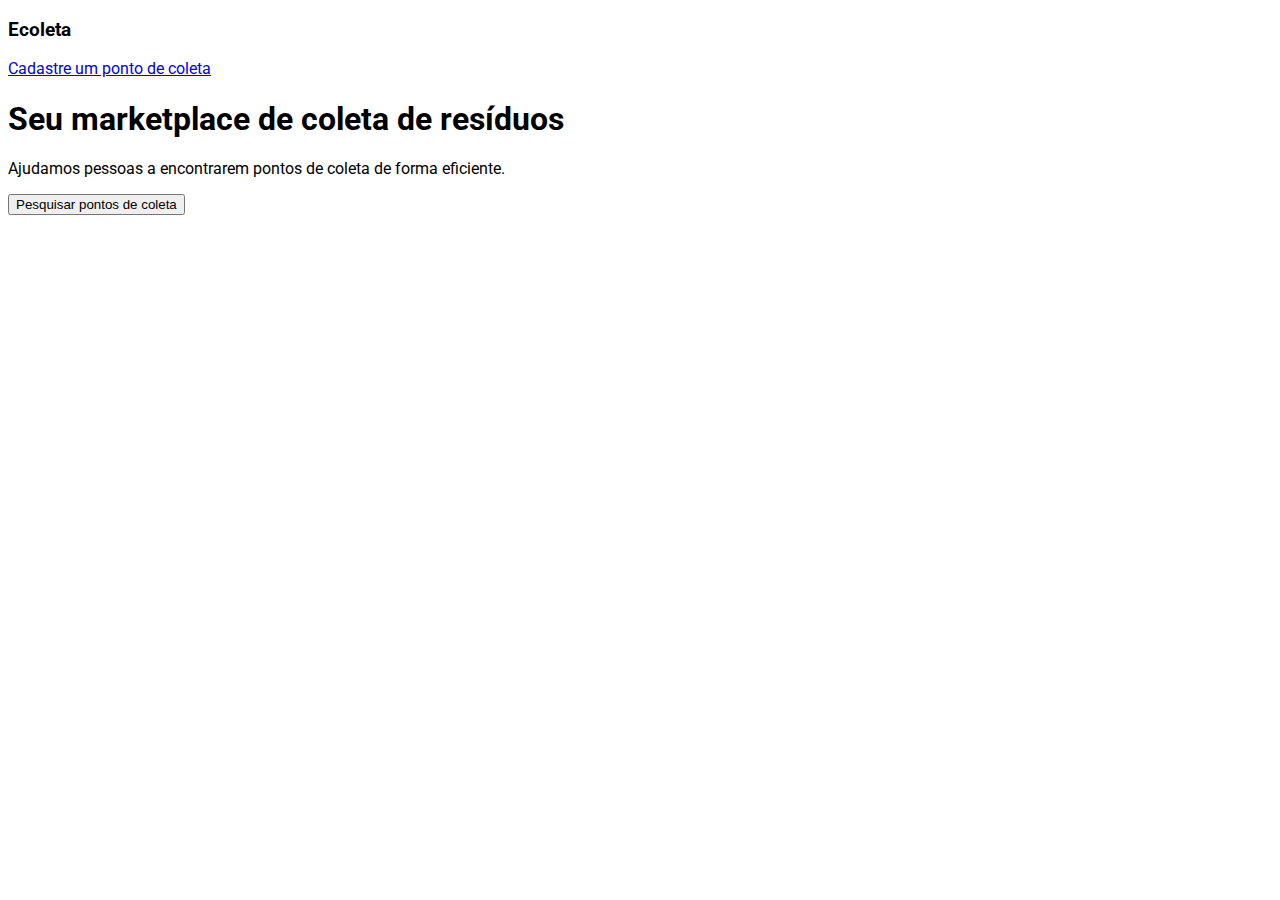
==== index.html @ f0fc3394 "colocando o header" ====
<!DOCTYPE html>
<html lang="pt-br">
<head>
    <meta charset="UTF-8">
    <meta name="viewport" content="width=device-width, initial-scale=1.0">
    <title>Ecoleta</title>

    <link href="https://fonts.googleapis.com/css2?family=Roboto:ital,wght@0,700;1,300&display=swap" rel="stylesheet">
    <link rel="stylesheet" href="./styles/main.css">
</head>
<body>

    <div>

        <header>
            <h3>Ecoleta</h3>
            <a href="#">Cadastre um ponto de coleta</a>
        </header>

        <h1>Seu marketplace de coleta de resíduos</h1>
        
        
        <p>Ajudamos pessoas a encontrarem pontos de coleta de forma eficiente.</p>
    
        <button>Pesquisar pontos de coleta</button>
        
    </div>
    
    

    

    

    
</body>
</html>
---- styles/main.css ----
html {
    font-family: 'Roboto', sans-serif;
}
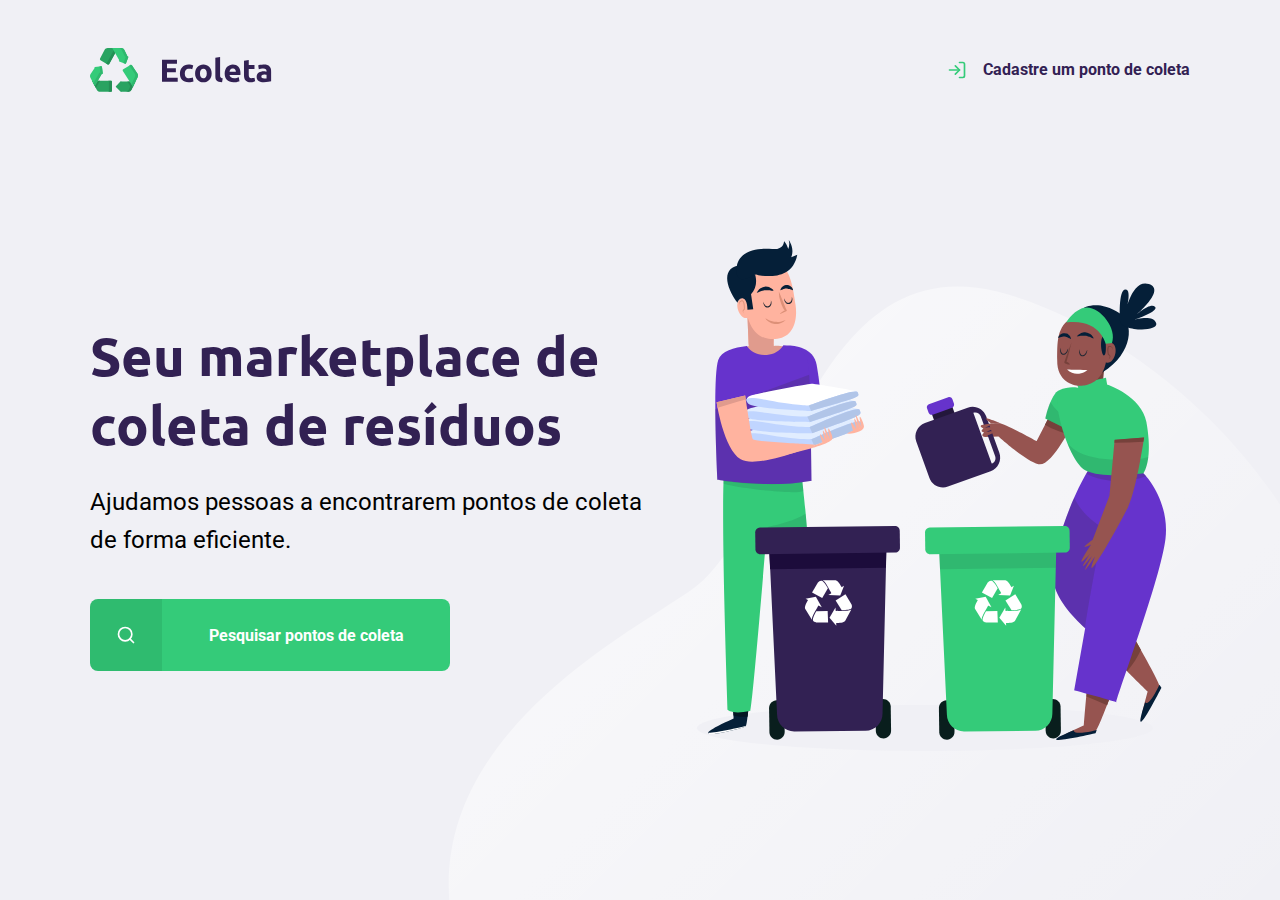
==== commit 548698ac: "estilizando a página" ====
--- a/index.html
+++ b/index.html
@@ -5,26 +5,37 @@
     <meta name="viewport" content="width=device-width, initial-scale=1.0">
     <title>Ecoleta</title>
 
-    <link href="https://fonts.googleapis.com/css2?family=Roboto:ital,wght@0,700;1,300&display=swap" rel="stylesheet">
+    <link href="https://fonts.googleapis.com/css2?family=Roboto&family=Ubuntu:wght@700&display=swap" rel="stylesheet">
     <link rel="stylesheet" href="./styles/main.css">
 </head>
 <body>
 
-    <div>
+    <div id="page-home">
+        <div class="content">
 
-        <header>
-            <h3>Ecoleta</h3>
-            <a href="#">Cadastre um ponto de coleta</a>
-        </header>
+            <header>
+                <img src="/assets/logo.svg" alt="Logomarca">
+                <a href="#">
+                    <span></span>
+                    Cadastre um ponto de coleta
+                </a>
+            </header>
+            
+            <main>
+                <h1>Seu marketplace de coleta de resíduos</h1>
+            
+            
+                <p>Ajudamos pessoas a encontrarem pontos de coleta de forma eficiente.</p>
+                
+                <a href="#"><span></span><strong>Pesquisar pontos de coleta</strong></a>
 
-        <h1>Seu marketplace de coleta de resíduos</h1>
-        
-        
-        <p>Ajudamos pessoas a encontrarem pontos de coleta de forma eficiente.</p>
+            </main>
+
+            
+        </div>
     
-        <button>Pesquisar pontos de coleta</button>
-        
     </div>
+
     
     
 
--- a/styles/main.css
+++ b/styles/main.css
@@ -1,3 +1,145 @@
+:root {
+    --title-color: #322153;
+    --primary-color: #34cb79;
+}
+
+* {
+    padding: 0;
+    margin: 0;
+}
+
 html {
     font-family: 'Roboto', sans-serif;
+}
+
+body {
+    background-color: #f0f0f5;
+    -webkit-font-smoothing: antialiased;
+}
+
+a {
+    text-decoration: none;
+}
+
+h1, h2, h3, h4, h5, h6 {
+    color: var(--title-color);
+    font-family: 'Ubuntu', sans-serif;
+}
+#page-home {
+    height: 100vh;
+    background: url('../assets/home-background.svg') no-repeat;
+    background-position: 35vw bottom;
+}
+
+#page-home .content {
+    width: 90%;
+    max-width: 1100px;
+    margin: 0 auto;
+    height: 100%;
+    display: flex;
+    flex-direction: column;
+}
+
+#page-home header {
+    display: flex;
+    align-items: center;
+    justify-content: space-between;
+    margin-top: 48px;
+}
+
+#page-home header a {
+    display: flex;
+    color: var(--title-color);
+    font-weight: 700;
+}
+
+#page-home header a span {
+    background-image: url('../assets/log-in.svg');
+    width: 20px;
+    height: 20px;
+    display: flex;
+    margin-right: 16px;
+}
+
+#page-home main {
+    max-width: 560px;
+    flex: 1;
+    display: flex;
+    flex-direction: column;
+    justify-content: center;
+}
+
+#page-home main h1 {
+    font-size: 54px;
+    color: var(--title-color);;
+}
+
+#page-home main p {
+    font-size: 24px;
+    line-height: 38px;
+    margin-top: 24px;
+}
+
+#page-home main a {
+    width: 100%;
+    max-width: 360px;
+    height: 72px;
+    border-radius: 8px;
+    display: flex;
+    align-items: center;
+    margin-top: 40px;
+
+    background: var(--primary-color);
+    transition: 400ms;
+    color: white;
+}
+
+#page-home main a:hover{
+    background-color: #2fb86e;
+}
+
+#page-home main a span {
+    width: 72px;
+    height: 72px;
+    background-color: rgba(0, 0, 0, 0.08);
+    border-top-left-radius: 8px;
+    border-bottom-left-radius: 8px;
+    display: flex;
+    align-items: center;
+    justify-content: center;
+}
+
+#page-home main a span::after {
+    content: "";
+    background-image: url('../assets/search.svg');
+    width: 20px;
+    height: 20px;
+}
+
+#page-home main a strong {
+    flex: 1;
+    text-align: center;
+}
+
+@media (max-width:900px) {
+    #page-home {
+        background-position-x: 70vw;
+    }
+
+    #page-home .content {
+        align-items: center;
+        text-align:  center;
+    }
+
+    #page-home header a {
+        position: absolute;
+        bottom: 48px;
+
+        left: 50%;
+        transform: translateX(-50%);
+    }
+
+    #page-home main {
+        align-items: center;
+    }
 }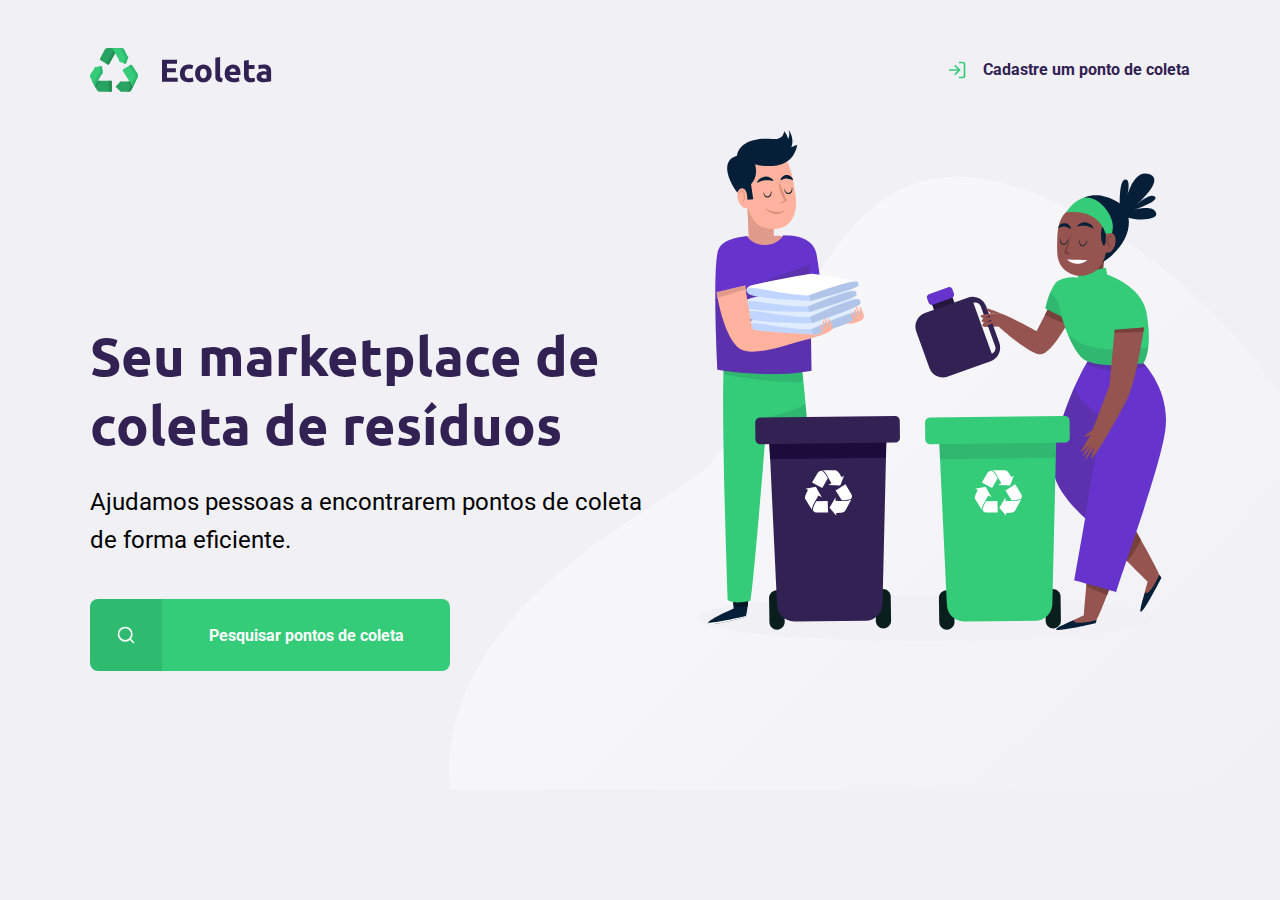
==== commit 7e5d2bae: "alterando o local das estilizações de responsividade" ====
--- a/index.html
+++ b/index.html
@@ -7,6 +7,7 @@
 
     <link href="https://fonts.googleapis.com/css2?family=Roboto&family=Ubuntu:wght@700&display=swap" rel="stylesheet">
     <link rel="stylesheet" href="./styles/main.css">
+    <link rel="stylesheet" href="./styles/responsive.css">
 </head>
 <body>
 
--- a/styles/main.css
+++ b/styles/main.css
@@ -27,8 +27,8 @@
 }
 #page-home {
     height: 100vh;
-    background: url('../assets/home-background.svg') no-repeat;
-    background-position: 35vw bottom;
+    background: url(../assets/home-background.svg) no-repeat;
+    background-position: 35vw 130px;
 }
 
 #page-home .content {
@@ -120,26 +120,3 @@
     flex: 1;
     text-align: center;
 }
-
-@media (max-width:900px) {
-    #page-home {
-        background-position-x: 70vw;
-    }
-
-    #page-home .content {
-        align-items: center;
-        text-align:  center;
-    }
-
-    #page-home header a {
-        position: absolute;
-        bottom: 48px;
-
-        left: 50%;
-        transform: translateX(-50%);
-    }
-
-    #page-home main {
-        align-items: center;
-    }
-}--- a/styles/responsive.css
+++ b/styles/responsive.css
@@ -0,0 +1,23 @@
+
+@media (max-width:900px) {
+    #page-home {
+        background-position-x: 70vw;
+    }
+
+    #page-home .content {
+        align-items: center;
+        text-align:  center;
+    }
+
+    #page-home header a {
+        position: absolute;
+        bottom: 48px;
+
+        left: 50%;
+        transform: translateX(-50%);
+    }
+
+    #page-home main {
+        align-items: center;
+    }
+}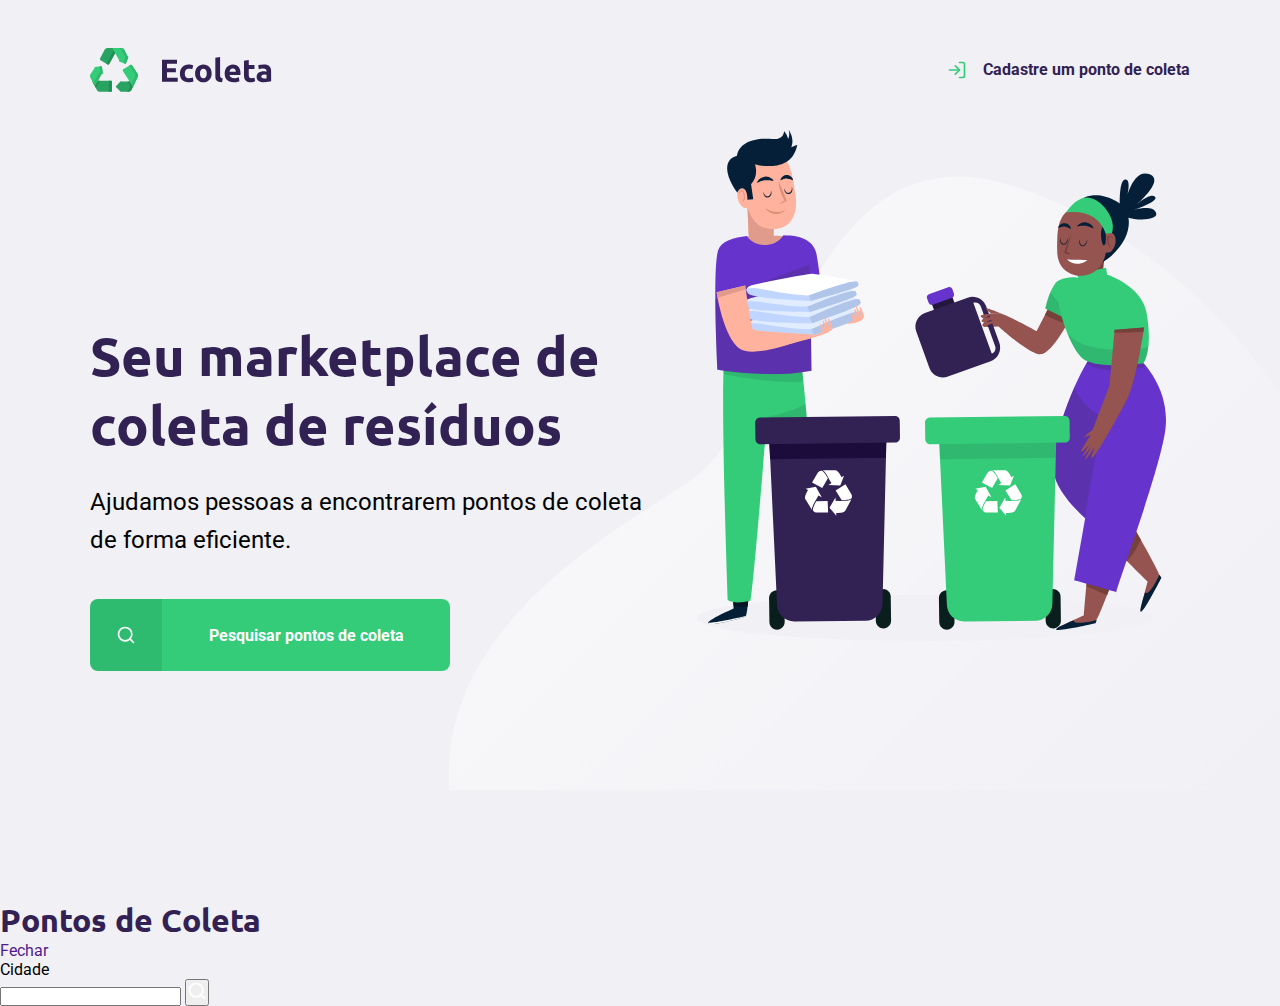
==== commit cc04ac3c: "criando a estrutura para página de busca" ====
--- a/index.html
+++ b/index.html
@@ -7,6 +7,7 @@
 
     <link href="https://fonts.googleapis.com/css2?family=Roboto&family=Ubuntu:wght@700&display=swap" rel="stylesheet">
     <link rel="stylesheet" href="./styles/main.css">
+    <link rel="stylesheet" href="./styles/home.css">
     <link rel="stylesheet" href="./styles/responsive.css">
 </head>
 <body>
@@ -38,11 +39,23 @@
     </div>
 
     
-    
-
-    
-
-    
+    <div id="modal">
+        <div class="content">
+            <div class="header">
+                <h1>Pontos de Coleta</h1>
+                <a href="">Fechar</a>
+            </div>
+            <form action="">
+                <label for="search">Cidade</label>
+                <div class="search field">
+                    <input type="text" name="search">
+                    <button>
+                        <img src="/assets/search.svg" alt="Buscar">
+                    </button>
+                </div>
+            </form>
+        </div>
+    </div>
 
     
 </body>
--- a/styles/main.css
+++ b/styles/main.css
@@ -6,6 +6,7 @@
 * {
     padding: 0;
     margin: 0;
+    box-sizing: border-box;
 }
 
 html {
@@ -25,98 +26,3 @@
     color: var(--title-color);
     font-family: 'Ubuntu', sans-serif;
 }
-#page-home {
-    height: 100vh;
-    background: url(../assets/home-background.svg) no-repeat;
-    background-position: 35vw 130px;
-}
-
-#page-home .content {
-    width: 90%;
-    max-width: 1100px;
-    margin: 0 auto;
-    height: 100%;
-    display: flex;
-    flex-direction: column;
-}
-
-#page-home header {
-    display: flex;
-    align-items: center;
-    justify-content: space-between;
-    margin-top: 48px;
-}
-
-#page-home header a {
-    display: flex;
-    color: var(--title-color);
-    font-weight: 700;
-}
-
-#page-home header a span {
-    background-image: url('../assets/log-in.svg');
-    width: 20px;
-    height: 20px;
-    display: flex;
-    margin-right: 16px;
-}
-
-#page-home main {
-    max-width: 560px;
-    flex: 1;
-    display: flex;
-    flex-direction: column;
-    justify-content: center;
-}
-
-#page-home main h1 {
-    font-size: 54px;
-    color: var(--title-color);;
-}
-
-#page-home main p {
-    font-size: 24px;
-    line-height: 38px;
-    margin-top: 24px;
-}
-
-#page-home main a {
-    width: 100%;
-    max-width: 360px;
-    height: 72px;
-    border-radius: 8px;
-    display: flex;
-    align-items: center;
-    margin-top: 40px;
-
-    background: var(--primary-color);
-    transition: 400ms;
-    color: white;
-}
-
-#page-home main a:hover{
-    background-color: #2fb86e;
-}
-
-#page-home main a span {
-    width: 72px;
-    height: 72px;
-    background-color: rgba(0, 0, 0, 0.08);
-    border-top-left-radius: 8px;
-    border-bottom-left-radius: 8px;
-    display: flex;
-    align-items: center;
-    justify-content: center;
-}
-
-#page-home main a span::after {
-    content: "";
-    background-image: url('../assets/search.svg');
-    width: 20px;
-    height: 20px;
-}
-
-#page-home main a strong {
-    flex: 1;
-    text-align: center;
-}
--- a/styles/home.css
+++ b/styles/home.css
@@ -0,0 +1,95 @@
+#page-home {
+    height: 100vh;
+    background: url(../assets/home-background.svg) no-repeat;
+    background-position: 35vw 130px;
+}
+
+#page-home .content {
+    width: 90%;
+    max-width: 1100px;
+    margin: 0 auto;
+    height: 100%;
+    display: flex;
+    flex-direction: column;
+}
+
+#page-home header {
+    display: flex;
+    align-items: center;
+    justify-content: space-between;
+    margin-top: 48px;
+}
+
+#page-home header a {
+    display: flex;
+    color: var(--title-color);
+    font-weight: 700;
+}
+
+#page-home header a span {
+    background-image: url('../assets/log-in.svg');
+    width: 20px;
+    height: 20px;
+    display: flex;
+    margin-right: 16px;
+}
+
+#page-home main {
+    max-width: 560px;
+    flex: 1;
+    display: flex;
+    flex-direction: column;
+    justify-content: center;
+}
+
+#page-home main h1 {
+    font-size: 54px;
+    color: var(--title-color);;
+}
+
+#page-home main p {
+    font-size: 24px;
+    line-height: 38px;
+    margin-top: 24px;
+}
+
+#page-home main a {
+    width: 100%;
+    max-width: 360px;
+    height: 72px;
+    border-radius: 8px;
+    display: flex;
+    align-items: center;
+    margin-top: 40px;
+
+    background: var(--primary-color);
+    transition: 400ms;
+    color: white;
+}
+
+#page-home main a:hover{
+    background-color: #2fb86e;
+}
+
+#page-home main a span {
+    width: 72px;
+    height: 72px;
+    background-color: rgba(0, 0, 0, 0.08);
+    border-top-left-radius: 8px;
+    border-bottom-left-radius: 8px;
+    display: flex;
+    align-items: center;
+    justify-content: center;
+}
+
+#page-home main a span::after {
+    content: "";
+    background-image: url('../assets/search.svg');
+    width: 20px;
+    height: 20px;
+}
+
+#page-home main a strong {
+    flex: 1;
+    text-align: center;
+}
--- a/styles/responsive.css
+++ b/styles/responsive.css
@@ -20,4 +20,16 @@
     #page-home main {
         align-items: center;
     }
+}
+
+@media (min-width: 1700px) {
+    #page-home {
+        background-position-x: 40vw;
+    }
+}
+
+@media (max-height: 760px) {
+    #page-home {
+        background-position-y: 200px;
+    }
 }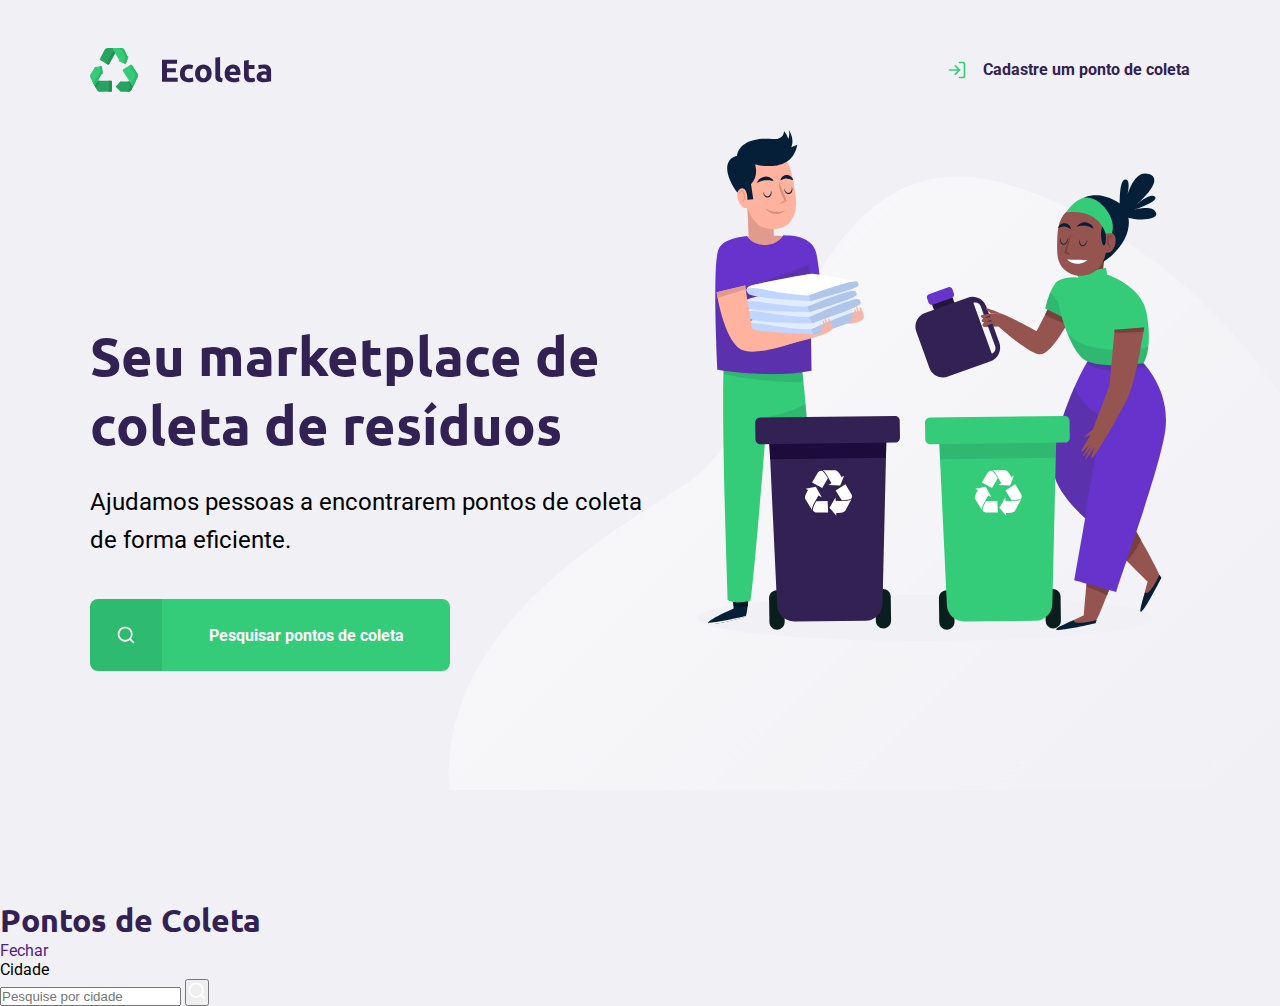
==== commit 1c87a15a: "adicionado placeholder no input de busca" ====
--- a/index.html
+++ b/index.html
@@ -8,6 +8,7 @@
     <link href="https://fonts.googleapis.com/css2?family=Roboto&family=Ubuntu:wght@700&display=swap" rel="stylesheet">
     <link rel="stylesheet" href="./styles/main.css">
     <link rel="stylesheet" href="./styles/home.css">
+    <link rel="stylesheet" href="./styles/modal.css">
     <link rel="stylesheet" href="./styles/responsive.css">
 </head>
 <body>
@@ -48,7 +49,7 @@
             <form action="">
                 <label for="search">Cidade</label>
                 <div class="search field">
-                    <input type="text" name="search">
+                    <input type="text" name="search" placeholder="Pesquise por cidade">
                     <button>
                         <img src="/assets/search.svg" alt="Buscar">
                     </button>
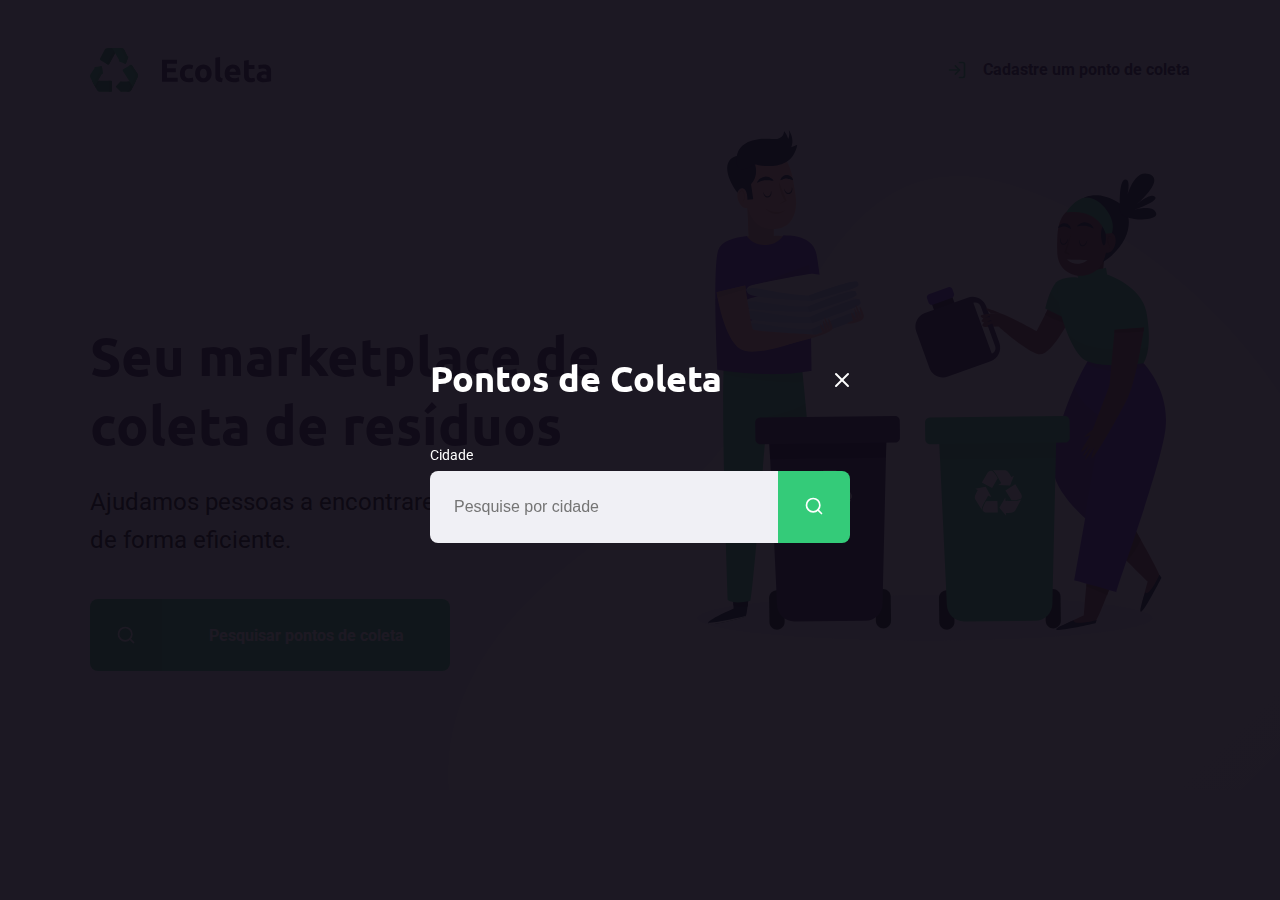
==== commit ea35900f: "alterando para implementar o js da busca" ====
--- a/index.html
+++ b/index.html
@@ -40,11 +40,11 @@
     </div>
 
     
-    <div id="modal">
+    <div id="modal" class="hide">
         <div class="content">
             <div class="header">
                 <h1>Pontos de Coleta</h1>
-                <a href="">Fechar</a>
+                <a href="#">Fechar</a>
             </div>
             <form action="">
                 <label for="search">Cidade</label>
@@ -58,6 +58,6 @@
         </div>
     </div>
 
-    
+    <script src="/scripts/index.js"></script>
 </body>
 </html>--- a/styles/modal.css
+++ b/styles/modal.css
@@ -0,0 +1,77 @@
+#modal {
+    height: 100vh;
+    width: 100vw;
+    background-color: #0e0a14EF;
+
+    position: fixed;
+    top: 0;
+
+    display: flex;
+    justify-content: center;
+    align-items: center;
+
+    transition: 400ms;
+}
+
+#modal .content {
+    color: white;
+    width: 420px;
+}
+
+#modal .header {
+    display: flex;
+    align-items: center;
+    justify-content: space-between;
+    margin-bottom: 48px;
+}
+
+#modal .header a {
+    background-image: url("../assets/x.svg");
+
+    width: 20px;
+    height: 20px;
+
+    display: flex;
+
+    font-size: 0.01px;
+}
+
+#modal .header h1 {
+    color: white;
+    font-size: 36px;
+    line-height: 42px;
+}
+
+#modal form label {
+    font-size: 14px;
+    line-height: 16px;
+    display: block;
+    margin-bottom: 8px;
+}
+
+#modal form .field {
+    display: flex;
+}
+
+#modal form input {
+    flex: 1;
+    background-color: #f0f0f5;
+    border-radius: 8px 0 0 8px;
+    border: 0;
+    padding: 16px 24px;
+    font-size: 16px;
+    color: #6c6c80;
+}
+
+#modal form button {
+    width: 72px;
+    height: 72px;
+    background-color: var(--primary-color);
+    border: 0;
+    border-radius: 0 8px 8px 0;
+}
+
+#modal form button:hover {
+    background-color: #2fb85e;
+    transition: 400ms;
+}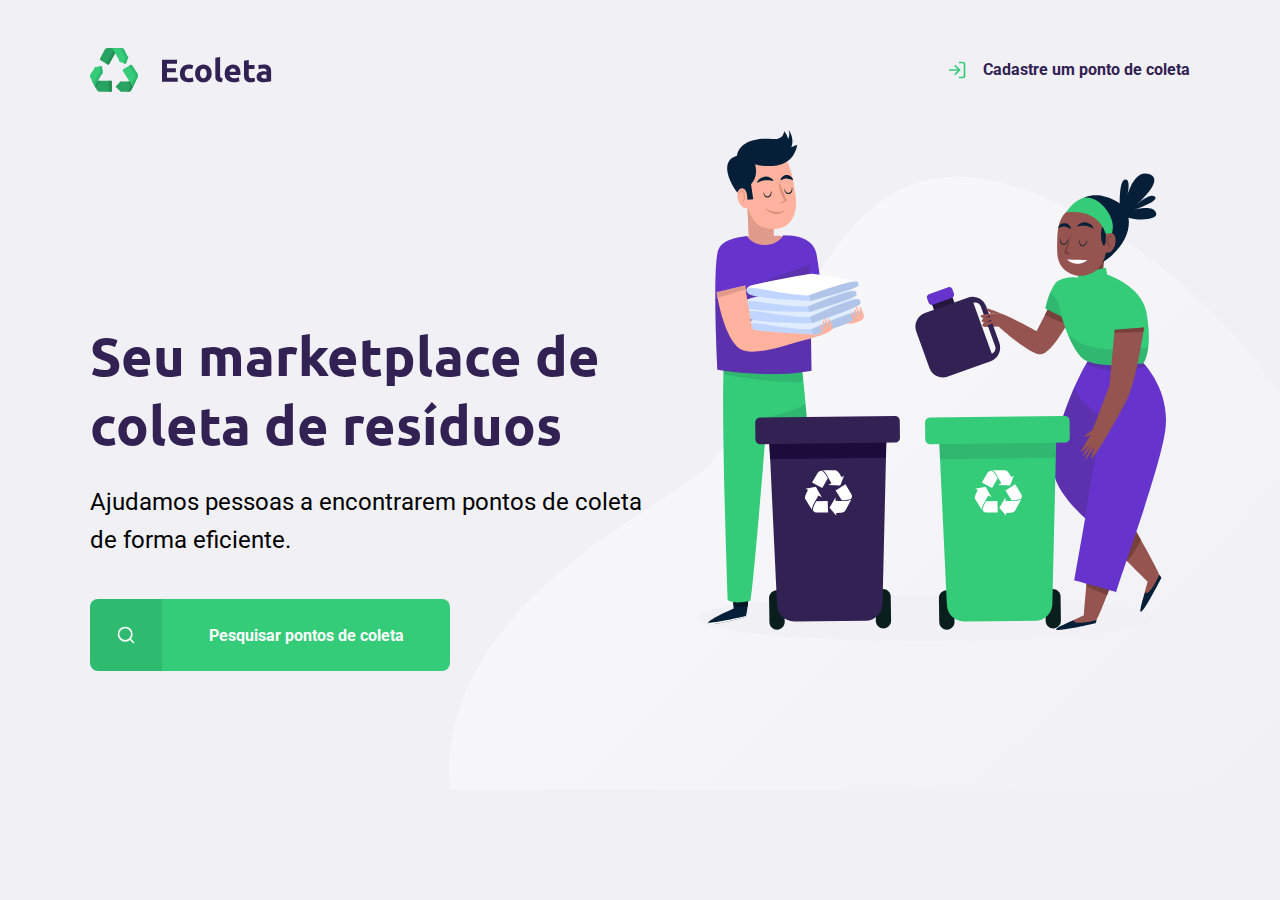
==== commit 76626c45: "add link para navegar entres as páginas do site" ====
--- a/index.html
+++ b/index.html
@@ -18,7 +18,7 @@
 
             <header>
                 <img src="/assets/logo.svg" alt="Logomarca">
-                <a href="#">
+                <a href="create-point.html">
                     <span></span>
                     Cadastre um ponto de coleta
                 </a>
@@ -46,7 +46,7 @@
                 <h1>Pontos de Coleta</h1>
                 <a href="#">Fechar</a>
             </div>
-            <form action="">
+            <form action="search-results.html">
                 <label for="search">Cidade</label>
                 <div class="search field">
                     <input type="text" name="search" placeholder="Pesquise por cidade">
--- a/styles/modal.css
+++ b/styles/modal.css
@@ -11,6 +11,10 @@
     align-items: center;
 
     transition: 400ms;
+}
+
+#modal.hide {
+    display: none;
 }
 
 #modal .content {
